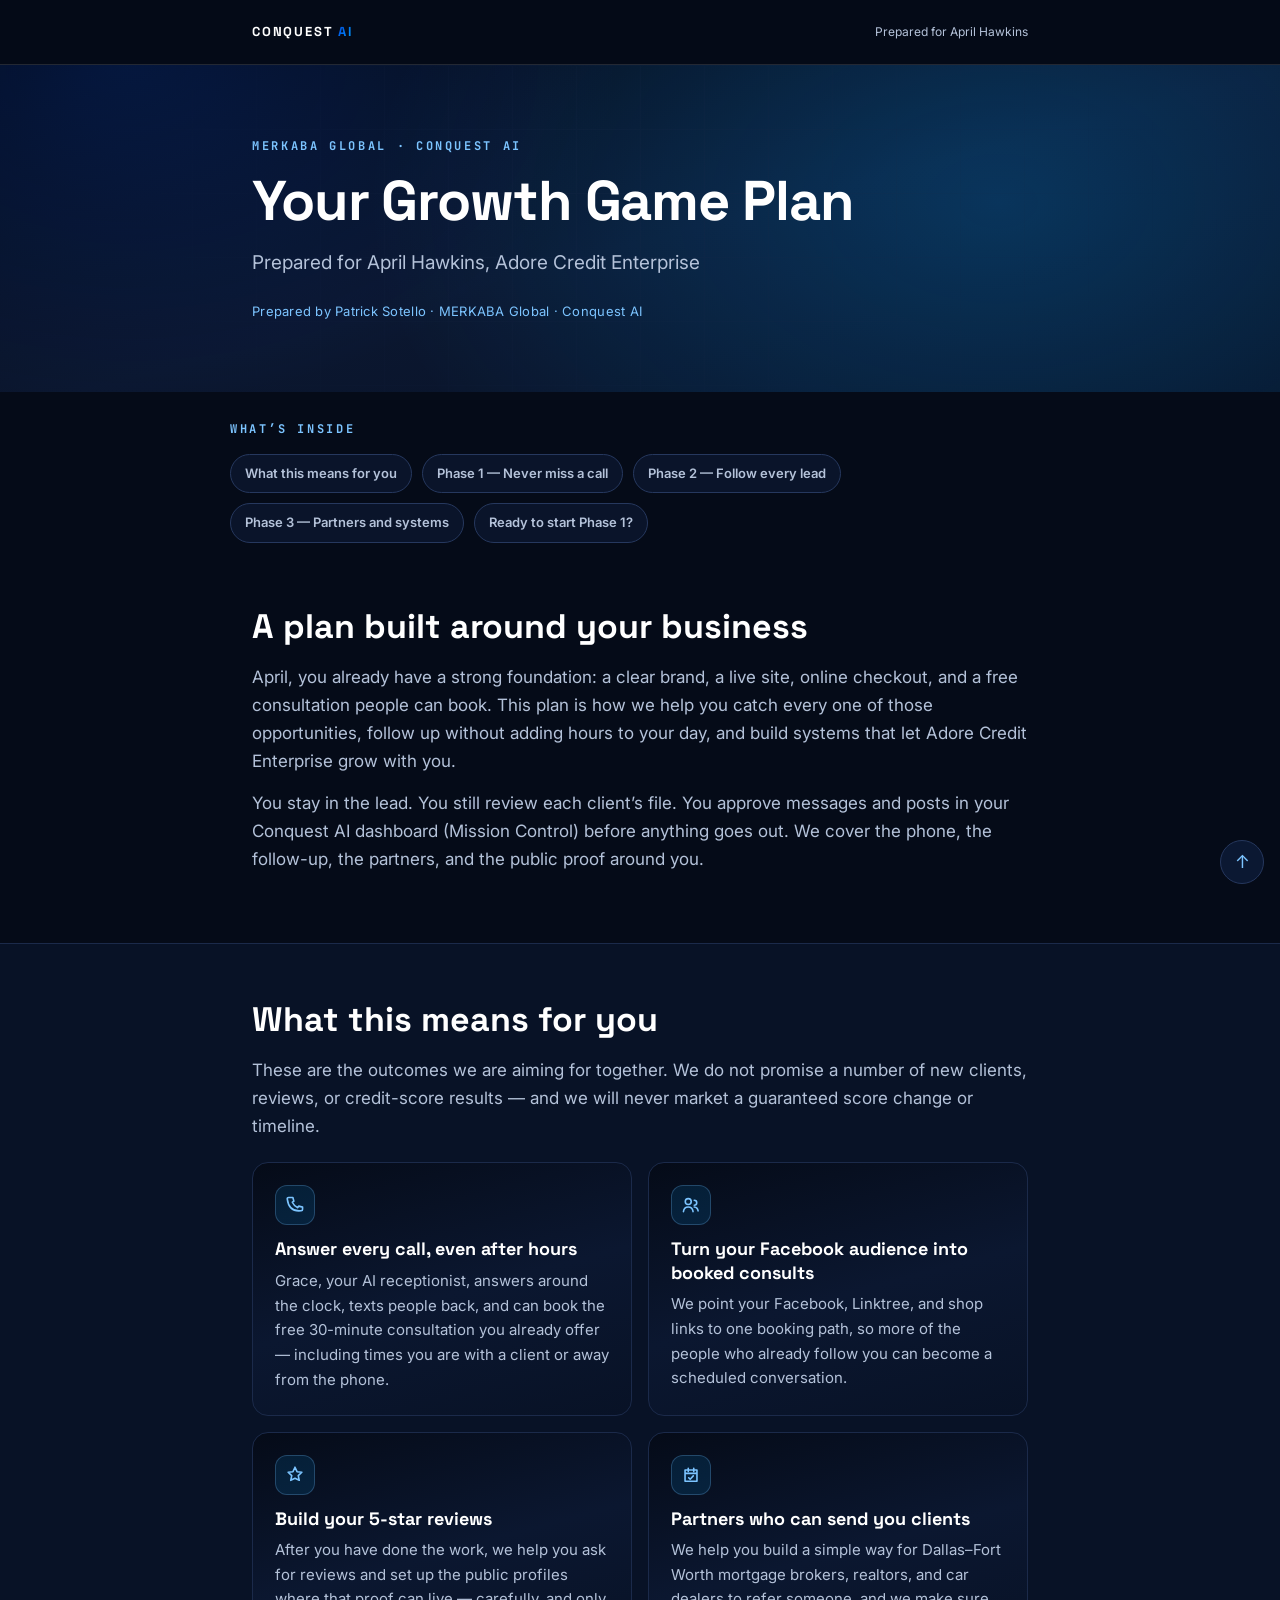
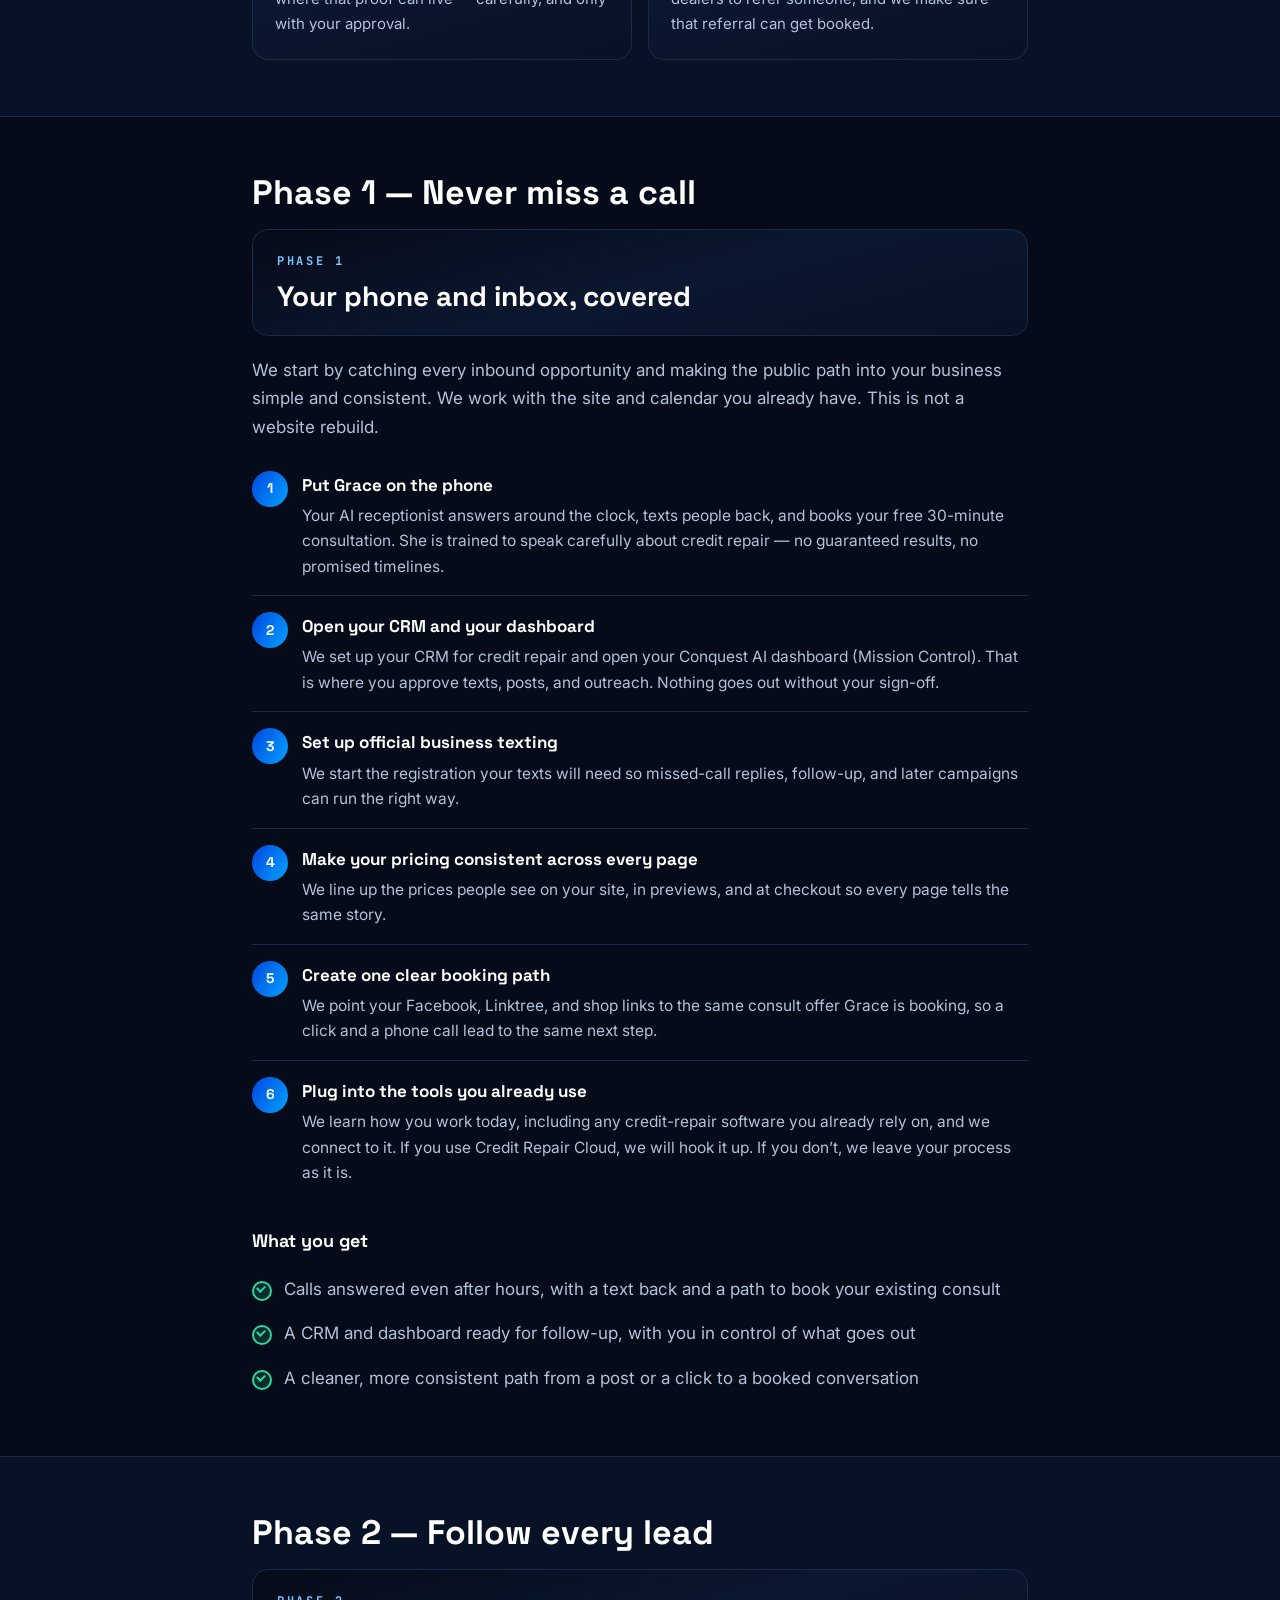
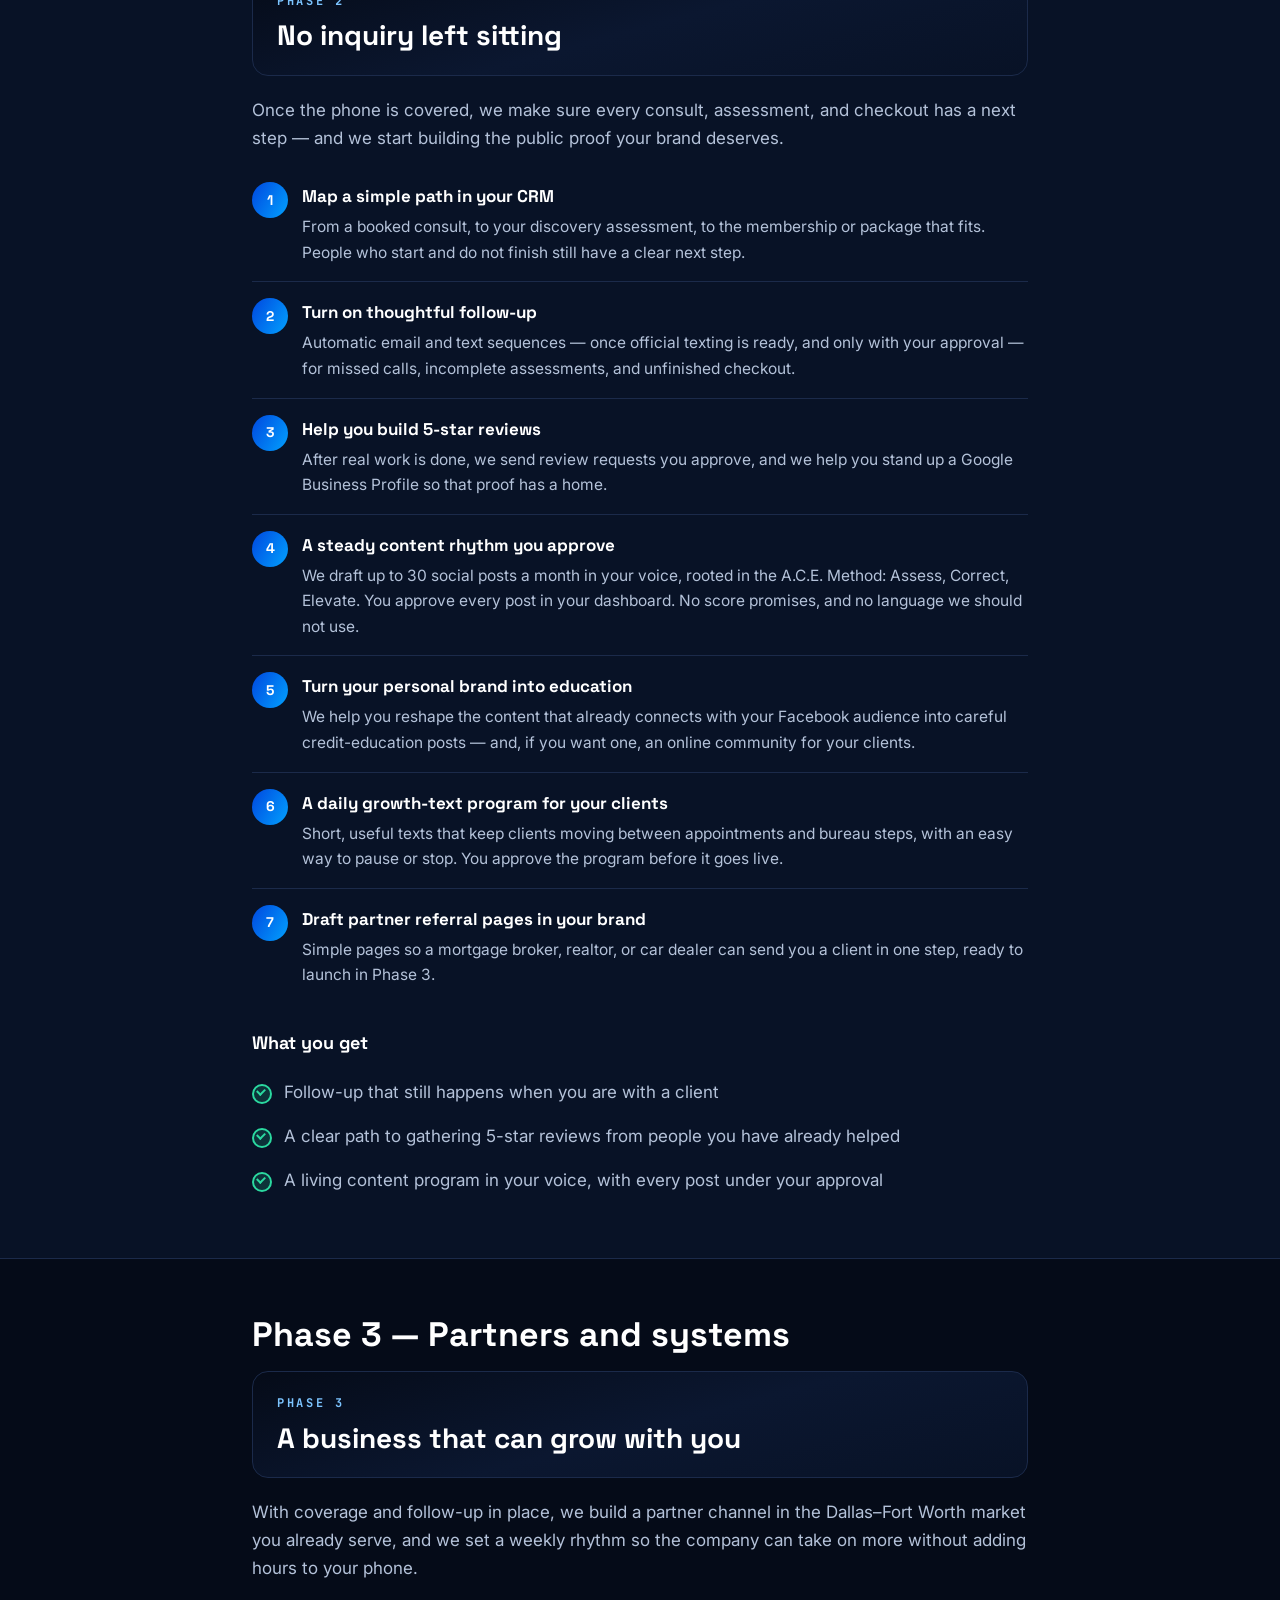
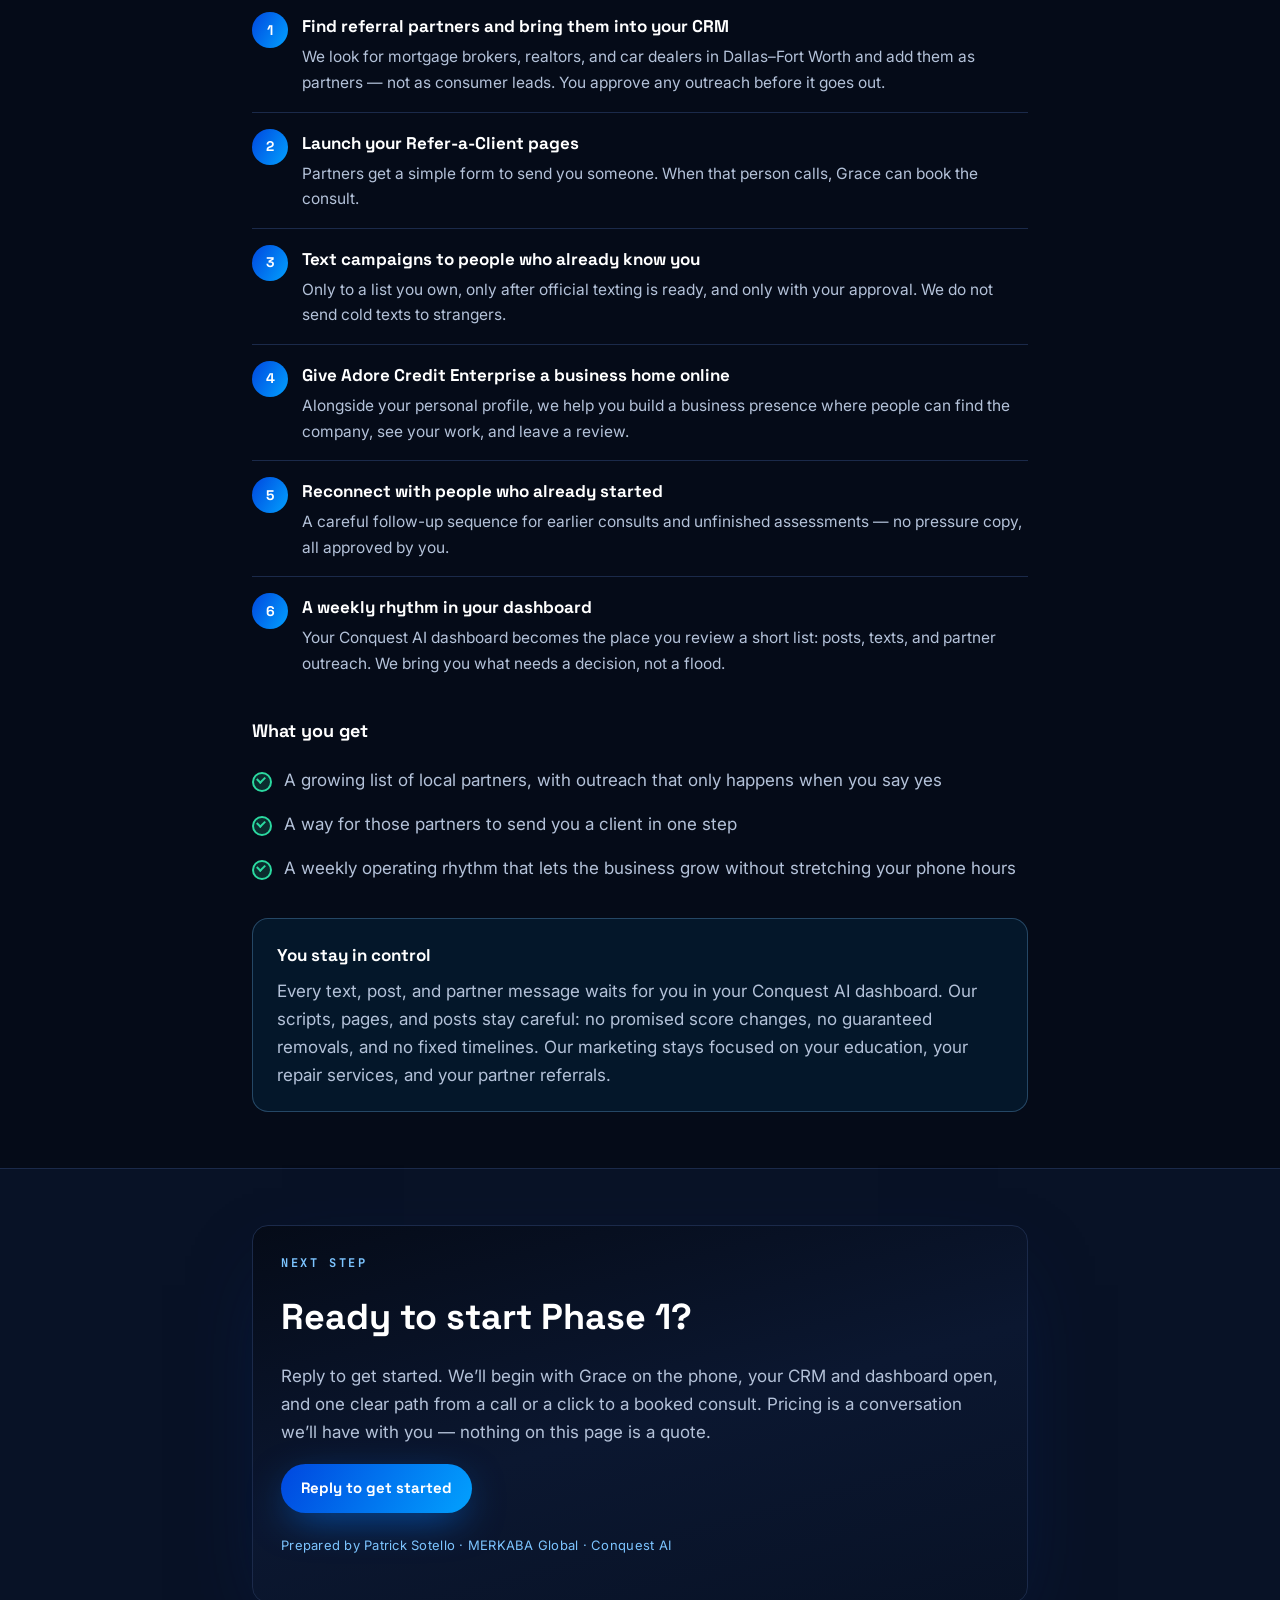
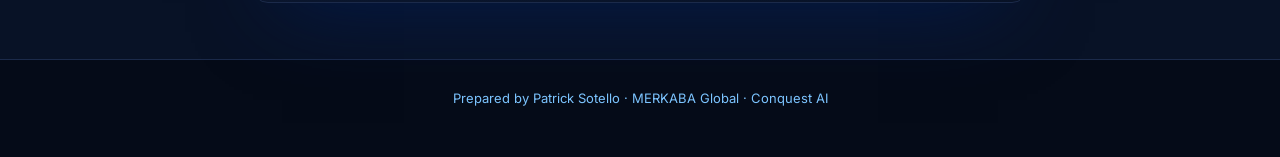
==== plans/adore/index.html @ b72d78c0 "Add Adore Credit Enterprise growth plan at /plans/adore Standalone client-facing page for April Hawk" ====
<!DOCTYPE html>
<html lang="en">
<head>
<meta charset="utf-8">
<meta name="viewport" content="width=device-width, initial-scale=1">
<meta name="robots" content="noindex, nofollow">
<meta name="description" content="A phased growth plan from MERKABA Global and Conquest AI for April Hawkins and Adore Credit Enterprise.">
<title>Your Growth Game Plan · Adore Credit Enterprise</title>
<style>
@font-face{font-family:"SG";src:url("/fonts/sg.woff2") format("woff2");font-weight:300 700;font-display:swap}
@font-face{font-family:"IN";src:url("/fonts/inter.woff2") format("woff2");font-weight:100 900;font-display:swap}
@font-face{font-family:"JBM";src:url("/fonts/mono.woff2") format("woff2");font-weight:100 800;font-display:swap}
:root{
  --bg:#050B18;
  --bg-2:#081226;
  --surface:#0B1730;
  --surface-2:#0F1D3A;
  --line:#1B2A4A;
  --line-2:#26385E;
  --text:#EEF4FF;
  --text-2:#B4C2D9;
  --muted:#8293AE;
  --blue-deep:#0047DF;
  --blue:#1F6FFF;
  --blue-bright:#02A1FE;
  --sky:#7CC4FF;
  --cyan:#22D3EE;
  --green:#2BD9A0;
  --on-grad:#FFFFFF;
  --grad:linear-gradient(120deg,#0047DF,#02A1FE);
  --hero-glow:rgba(2,161,254,.22);
  --hfont:"SG","IN",system-ui,sans-serif;
  --bfont:"IN",system-ui,sans-serif;
  --kfont:"JBM",ui-monospace,monospace;
}
*{box-sizing:border-box;margin:0;padding:0}
html{-webkit-text-size-adjust:100%;scroll-behavior:smooth}
body{font-family:var(--bfont);font-size:17px;line-height:1.65;color:var(--text);background:var(--bg);overflow-x:hidden;-webkit-font-smoothing:antialiased}
img,svg{max-width:100%;display:block}
a{color:inherit;text-decoration:none}
h1,h2,h3,.brand,.kicker,.cta-title{font-family:var(--hfont)}
.wrap{width:100%;max-width:820px;margin:0 auto;padding:0 22px}
.topbar{position:sticky;top:0;z-index:20;background:rgba(5,11,24,.92);backdrop-filter:blur(14px);border-bottom:1px solid rgba(255,255,255,.12)}
.topbar .wrap{display:flex;align-items:center;justify-content:space-between;gap:12px;min-height:64px;flex-wrap:wrap;padding-top:10px;padding-bottom:10px}
.brand{font-weight:800;font-size:13px;letter-spacing:.14em;color:#fff;white-space:nowrap}
.brand span{background:var(--grad);-webkit-background-clip:text;background-clip:text;color:transparent}
.topmeta{font-size:12px;color:var(--text-2);text-align:right}
.hero{position:relative;padding:72px 0 56px;overflow:hidden;background:
  radial-gradient(900px 600px at 78% 42%, var(--hero-glow), transparent 70%),
  radial-gradient(700px 480px at 10% 0%, rgba(0,71,223,.18), transparent 70%),
  linear-gradient(165deg,#050B18 0%,#0B1730 52%,#081226 100%)}
.hero::after{content:"";position:absolute;inset:0;background-image:linear-gradient(var(--line) 1px,transparent 1px),linear-gradient(90deg,var(--line) 1px,transparent 1px);background-size:64px 64px;opacity:.22;mask-image:radial-gradient(800px 500px at 50% 40%,#000,transparent 75%);pointer-events:none}
.hero .wrap{position:relative;z-index:2}
.kicker{font-family:var(--kfont);font-size:12px;font-weight:700;letter-spacing:.22em;text-transform:uppercase;color:var(--sky);margin-bottom:14px}
h1{font-size:clamp(34px,7vw,56px);line-height:1.08;font-weight:800;color:#fff;letter-spacing:-.02em;margin-bottom:16px}
.lead{font-size:19px;color:var(--text-2);max-width:640px;margin-bottom:10px}
.byline{margin-top:22px;font-size:13px;color:var(--sky);letter-spacing:.02em}
.toc{padding:28px 0 8px}
.toc-list{list-style:none;display:flex;flex-wrap:wrap;gap:10px}
.toc-list a{display:inline-block;padding:8px 14px;border-radius:999px;border:1px solid var(--line-2);background:rgba(13,26,54,.62);color:var(--text-2);font-size:13px;font-weight:600}
.toc-list a:hover{border-color:var(--blue-bright);color:#fff}
section{padding:56px 0;scroll-margin-top:80px}
section.alt{background:var(--bg-2);border-top:1px solid var(--line);border-bottom:1px solid var(--line)}
h2{font-size:clamp(24px,4vw,34px);line-height:1.18;font-weight:800;color:#fff;margin-bottom:16px}
p{margin-bottom:14px;color:var(--text-2)}
.cards{display:grid;grid-template-columns:1fr 1fr;gap:16px;margin-top:22px}
.card{background:linear-gradient(165deg,#050B18 0%,#0B1730 52%,#081226 100%);border:1px solid var(--line);border-radius:16px;padding:22px}
.card h3{font-size:18px;line-height:1.3;color:#fff;margin:12px 0 8px}
.card p{margin:0;font-size:15px;color:var(--text-2)}
.icon{width:40px;height:40px;border-radius:12px;display:grid;place-items:center;background:rgba(2,161,254,.12);border:1px solid rgba(124,196,255,.25)}
.phase-banner{background:linear-gradient(165deg,#050B18 0%,#0B1730 52%,#081226 100%);border:1px solid var(--line);border-radius:16px;padding:22px 24px;margin:8px 0 20px}
.phase-banner .kicker{margin-bottom:8px}
.phase-banner h3{font-size:clamp(22px,3.4vw,28px);color:#fff;font-weight:800;line-height:1.2}
.steps{list-style:none;counter-reset:step;margin:8px 0 24px}
.steps li{display:grid;grid-template-columns:36px 1fr;gap:14px;padding:16px 0;border-bottom:1px solid var(--line)}
.steps li:last-child{border-bottom:0}
.steps li::before{counter-increment:step;content:counter(step);width:36px;height:36px;border-radius:50%;display:grid;place-items:center;background:var(--grad);color:#fff;font-family:var(--hfont);font-weight:800;font-size:14px}
.steps h4{font-size:17px;color:#fff;font-weight:700;margin-bottom:4px;font-family:var(--hfont)}
.steps p{margin:0;font-size:15.5px}
.get{margin-top:8px}
.get h3{font-size:18px;color:#fff;margin-bottom:12px}
.get ul{list-style:none}
.get li{position:relative;padding:8px 0 8px 32px;color:var(--text-2)}
.get li::before{content:"";position:absolute;left:0;top:14px;width:16px;height:16px;border-radius:50%;background:rgba(43,217,160,.16);border:2px solid var(--green);box-shadow:inset 0 0 0 2px transparent}
.get li::after{content:"";position:absolute;left:5px;top:18px;width:6px;height:4px;border-left:2px solid var(--green);border-bottom:2px solid var(--green);transform:rotate(-45deg)}
.callout{margin-top:28px;padding:22px 24px;border-radius:16px;border:1px solid rgba(124,196,255,.28);background:rgba(2,161,254,.08)}
.callout .lead-in{font-family:var(--hfont);font-weight:800;color:#fff;margin-bottom:8px}
.callout p{margin:0}
.cta{padding:28px;border-radius:16px;background:linear-gradient(165deg,#050B18 0%,#0B1730 52%,#081226 100%);border:1px solid var(--line);box-shadow:0 30px 80px -30px rgba(0,30,90,.7)}
.cta-title{font-size:clamp(26px,4vw,36px);color:#fff;font-weight:800;margin:8px 0 14px}
.cta p{margin-bottom:18px}
.cta-flag{display:inline-block;padding:12px 20px;border-radius:999px;background:var(--grad);color:#fff;font-family:var(--hfont);font-weight:800;font-size:15px;box-shadow:0 12px 40px -10px rgba(2,120,254,.7)}
.foot{padding:28px 0 48px;color:var(--sky);font-size:13px;text-align:center}
.top{position:fixed;right:16px;bottom:16px;width:44px;height:44px;border-radius:50%;border:1px solid var(--line-2);background:rgba(13,26,54,.9);color:var(--sky);display:grid;place-items:center;font-size:18px;z-index:30}
@media (max-width:700px){
  .cards{grid-template-columns:1fr}
  section{padding:44px 0}
  .hero{padding:52px 0 40px}
  .topmeta{text-align:left;width:100%}
  h1{font-size:34px}
}
@media print{
  .topbar,.top,.toc{display:none}
  body{background:#050B18;color:#EEF4FF;-webkit-print-color-adjust:exact;print-color-adjust:exact}
  section, .hero, .card, .phase-banner, .cta, .callout{break-inside:avoid}
}
</style>
</head>
<body>
<header class="topbar">
  <div class="wrap">
    <div class="brand">CONQUEST <span>AI</span></div>
    <div class="topmeta">Prepared for April Hawkins</div>
  </div>
</header>

<section class="hero" id="top">
  <div class="wrap">
    <div class="kicker">MERKABA Global · Conquest AI</div>
    <h1>Your Growth Game Plan</h1>
    <p class="lead">Prepared for April Hawkins, Adore Credit Enterprise</p>
    <p class="byline">Prepared by Patrick Sotello · MERKABA Global · Conquest AI</p>
  </div>
</section>

<nav class="toc wrap" aria-label="What’s inside">
  <div class="kicker">What’s inside</div>
  <ul class="toc-list">
    <li><a href="#outcomes">What this means for you</a></li>
    <li><a href="#phase1">Phase 1 — Never miss a call</a></li>
    <li><a href="#phase2">Phase 2 — Follow every lead</a></li>
    <li><a href="#phase3">Phase 3 — Partners and systems</a></li>
    <li><a href="#start">Ready to start Phase 1?</a></li>
  </ul>
</nav>

<section>
  <div class="wrap">
    <h2>A plan built around your business</h2>
    <p>April, you already have a strong foundation: a clear brand, a live site, online checkout, and a free consultation people can book. This plan is how we help you catch every one of those opportunities, follow up without adding hours to your day, and build systems that let Adore Credit Enterprise grow with you.</p>
    <p>You stay in the lead. You still review each client’s file. You approve messages and posts in your Conquest AI dashboard (Mission Control) before anything goes out. We cover the phone, the follow-up, the partners, and the public proof around you.</p>
  </div>
</section>

<section class="alt" id="outcomes">
  <div class="wrap">
    <h2>What this means for you</h2>
    <p>These are the outcomes we are aiming for together. We do not promise a number of new clients, reviews, or credit-score results — and we will never market a guaranteed score change or timeline.</p>
    <div class="cards">
      <article class="card">
        <div class="icon" aria-hidden="true">
          <svg width="22" height="22" viewBox="0 0 24 24" fill="none"><path d="M7.5 3.75h2.2l1.05 4.2-1.7 1.02a12.3 12.3 0 0 0 5.98 5.98l1.02-1.7 4.2 1.05v2.2c0 .83-.67 1.6-1.5 1.72C9.4 19.3 4.7 14.6 3.53 5.25 3.4 4.42 4.17 3.75 5 3.75h2.5Z" stroke="#7CC4FF" stroke-width="1.75" stroke-linejoin="round"/></svg>
        </div>
        <h3>Answer every call, even after hours</h3>
        <p>Grace, your AI receptionist, answers around the clock, texts people back, and can book the free 30-minute consultation you already offer — including times you are with a client or away from the phone.</p>
      </article>
      <article class="card">
        <div class="icon" aria-hidden="true">
          <svg width="22" height="22" viewBox="0 0 24 24" fill="none"><path d="M9 11.5a3.25 3.25 0 1 0 0-6.5 3.25 3.25 0 0 0 0 6.5ZM15.5 12.25a2.75 2.75 0 1 0 0-5.5" stroke="#7CC4FF" stroke-width="1.75" stroke-linecap="round"/><path d="M3.75 19.25c.4-3.1 2.7-5 5.25-5s4.85 1.9 5.25 5M15.5 14.25c2.2.2 3.9 1.7 4.25 4.25" stroke="#7CC4FF" stroke-width="1.75" stroke-linecap="round"/></svg>
        </div>
        <h3>Turn your Facebook audience into booked consults</h3>
        <p>We point your Facebook, Linktree, and shop links to one booking path, so more of the people who already follow you can become a scheduled conversation.</p>
      </article>
      <article class="card">
        <div class="icon" aria-hidden="true">
          <svg width="22" height="22" viewBox="0 0 24 24" fill="none"><path d="M12 3.5 14.2 8.4l5.3.6-3.95 3.6 1.1 5.2L12 15.5l-4.65 2.3 1.1-5.2L4.5 9l5.3-.6L12 3.5Z" stroke="#7CC4FF" stroke-width="1.75" stroke-linejoin="round"/></svg>
        </div>
        <h3>Build your 5-star reviews</h3>
        <p>After you have done the work, we help you ask for reviews and set up the public profiles where that proof can live — carefully, and only with your approval.</p>
      </article>
      <article class="card">
        <div class="icon" aria-hidden="true">
          <svg width="22" height="22" viewBox="0 0 24 24" fill="none"><path d="M5.5 6.5h13v12.25h-13V6.5ZM5.5 10.25h13M9 4.75v3.5M15 4.75v3.5" stroke="#7CC4FF" stroke-width="1.75" stroke-linecap="round" stroke-linejoin="round"/><path d="m9.5 15 1.6 1.6 3.4-3.6" stroke="#7CC4FF" stroke-width="1.75" stroke-linecap="round" stroke-linejoin="round"/></svg>
        </div>
        <h3>Partners who can send you clients</h3>
        <p>We help you build a simple way for Dallas–Fort Worth mortgage brokers, realtors, and car dealers to refer someone, and we make sure that referral can get booked.</p>
      </article>
    </div>
  </div>
</section>

<section id="phase1">
  <div class="wrap">
    <h2>Phase 1 — Never miss a call</h2>
    <div class="phase-banner">
      <div class="kicker">Phase 1</div>
      <h3>Your phone and inbox, covered</h3>
    </div>
    <p>We start by catching every inbound opportunity and making the public path into your business simple and consistent. We work with the site and calendar you already have. This is not a website rebuild.</p>
    <ol class="steps">
      <li>
        <div>
          <h4>Put Grace on the phone</h4>
          <p>Your AI receptionist answers around the clock, texts people back, and books your free 30-minute consultation. She is trained to speak carefully about credit repair — no guaranteed results, no promised timelines.</p>
        </div>
      </li>
      <li>
        <div>
          <h4>Open your CRM and your dashboard</h4>
          <p>We set up your CRM for credit repair and open your Conquest AI dashboard (Mission Control). That is where you approve texts, posts, and outreach. Nothing goes out without your sign-off.</p>
        </div>
      </li>
      <li>
        <div>
          <h4>Set up official business texting</h4>
          <p>We start the registration your texts will need so missed-call replies, follow-up, and later campaigns can run the right way.</p>
        </div>
      </li>
      <li>
        <div>
          <h4>Make your pricing consistent across every page</h4>
          <p>We line up the prices people see on your site, in previews, and at checkout so every page tells the same story.</p>
        </div>
      </li>
      <li>
        <div>
          <h4>Create one clear booking path</h4>
          <p>We point your Facebook, Linktree, and shop links to the same consult offer Grace is booking, so a click and a phone call lead to the same next step.</p>
        </div>
      </li>
      <li>
        <div>
          <h4>Plug into the tools you already use</h4>
          <p>We learn how you work today, including any credit-repair software you already rely on, and we connect to it. If you use Credit Repair Cloud, we will hook it up. If you don’t, we leave your process as it is.</p>
        </div>
      </li>
    </ol>
    <div class="get">
      <h3>What you get</h3>
      <ul>
        <li>Calls answered even after hours, with a text back and a path to book your existing consult</li>
        <li>A CRM and dashboard ready for follow-up, with you in control of what goes out</li>
        <li>A cleaner, more consistent path from a post or a click to a booked conversation</li>
      </ul>
    </div>
  </div>
</section>

<section class="alt" id="phase2">
  <div class="wrap">
    <h2>Phase 2 — Follow every lead</h2>
    <div class="phase-banner">
      <div class="kicker">Phase 2</div>
      <h3>No inquiry left sitting</h3>
    </div>
    <p>Once the phone is covered, we make sure every consult, assessment, and checkout has a next step — and we start building the public proof your brand deserves.</p>
    <ol class="steps">
      <li>
        <div>
          <h4>Map a simple path in your CRM</h4>
          <p>From a booked consult, to your discovery assessment, to the membership or package that fits. People who start and do not finish still have a clear next step.</p>
        </div>
      </li>
      <li>
        <div>
          <h4>Turn on thoughtful follow-up</h4>
          <p>Automatic email and text sequences — once official texting is ready, and only with your approval — for missed calls, incomplete assessments, and unfinished checkout.</p>
        </div>
      </li>
      <li>
        <div>
          <h4>Help you build 5-star reviews</h4>
          <p>After real work is done, we send review requests you approve, and we help you stand up a Google Business Profile so that proof has a home.</p>
        </div>
      </li>
      <li>
        <div>
          <h4>A steady content rhythm you approve</h4>
          <p>We draft up to 30 social posts a month in your voice, rooted in the A.C.E. Method: Assess, Correct, Elevate. You approve every post in your dashboard. No score promises, and no language we should not use.</p>
        </div>
      </li>
      <li>
        <div>
          <h4>Turn your personal brand into education</h4>
          <p>We help you reshape the content that already connects with your Facebook audience into careful credit-education posts — and, if you want one, an online community for your clients.</p>
        </div>
      </li>
      <li>
        <div>
          <h4>A daily growth-text program for your clients</h4>
          <p>Short, useful texts that keep clients moving between appointments and bureau steps, with an easy way to pause or stop. You approve the program before it goes live.</p>
        </div>
      </li>
      <li>
        <div>
          <h4>Draft partner referral pages in your brand</h4>
          <p>Simple pages so a mortgage broker, realtor, or car dealer can send you a client in one step, ready to launch in Phase 3.</p>
        </div>
      </li>
    </ol>
    <div class="get">
      <h3>What you get</h3>
      <ul>
        <li>Follow-up that still happens when you are with a client</li>
        <li>A clear path to gathering 5-star reviews from people you have already helped</li>
        <li>A living content program in your voice, with every post under your approval</li>
      </ul>
    </div>
  </div>
</section>

<section id="phase3">
  <div class="wrap">
    <h2>Phase 3 — Partners and systems</h2>
    <div class="phase-banner">
      <div class="kicker">Phase 3</div>
      <h3>A business that can grow with you</h3>
    </div>
    <p>With coverage and follow-up in place, we build a partner channel in the Dallas–Fort Worth market you already serve, and we set a weekly rhythm so the company can take on more without adding hours to your phone.</p>
    <ol class="steps">
      <li>
        <div>
          <h4>Find referral partners and bring them into your CRM</h4>
          <p>We look for mortgage brokers, realtors, and car dealers in Dallas–Fort Worth and add them as partners — not as consumer leads. You approve any outreach before it goes out.</p>
        </div>
      </li>
      <li>
        <div>
          <h4>Launch your Refer-a-Client pages</h4>
          <p>Partners get a simple form to send you someone. When that person calls, Grace can book the consult.</p>
        </div>
      </li>
      <li>
        <div>
          <h4>Text campaigns to people who already know you</h4>
          <p>Only to a list you own, only after official texting is ready, and only with your approval. We do not send cold texts to strangers.</p>
        </div>
      </li>
      <li>
        <div>
          <h4>Give Adore Credit Enterprise a business home online</h4>
          <p>Alongside your personal profile, we help you build a business presence where people can find the company, see your work, and leave a review.</p>
        </div>
      </li>
      <li>
        <div>
          <h4>Reconnect with people who already started</h4>
          <p>A careful follow-up sequence for earlier consults and unfinished assessments — no pressure copy, all approved by you.</p>
        </div>
      </li>
      <li>
        <div>
          <h4>A weekly rhythm in your dashboard</h4>
          <p>Your Conquest AI dashboard becomes the place you review a short list: posts, texts, and partner outreach. We bring you what needs a decision, not a flood.</p>
        </div>
      </li>
    </ol>
    <div class="get">
      <h3>What you get</h3>
      <ul>
        <li>A growing list of local partners, with outreach that only happens when you say yes</li>
        <li>A way for those partners to send you a client in one step</li>
        <li>A weekly operating rhythm that lets the business grow without stretching your phone hours</li>
      </ul>
    </div>
    <div class="callout">
      <div class="lead-in">You stay in control</div>
      <p>Every text, post, and partner message waits for you in your Conquest AI dashboard. Our scripts, pages, and posts stay careful: no promised score changes, no guaranteed removals, and no fixed timelines. Our marketing stays focused on your education, your repair services, and your partner referrals.</p>
    </div>
  </div>
</section>

<section class="alt" id="start">
  <div class="wrap">
    <div class="cta">
      <div class="kicker">Next step</div>
      <div class="cta-title">Ready to start Phase 1?</div>
      <p>Reply to get started. We’ll begin with Grace on the phone, your CRM and dashboard open, and one clear path from a call or a click to a booked consult. Pricing is a conversation we’ll have with you — nothing on this page is a quote.</p>
      <div class="cta-flag">Reply to get started</div>
      <p class="byline">Prepared by Patrick Sotello · MERKABA Global · Conquest AI</p>
    </div>
  </div>
</section>

<footer class="foot">
  <div class="wrap">Prepared by Patrick Sotello · MERKABA Global · Conquest AI</div>
</footer>
<a class="top" href="#top" aria-label="Back to top">↑</a>
</body>
</html>
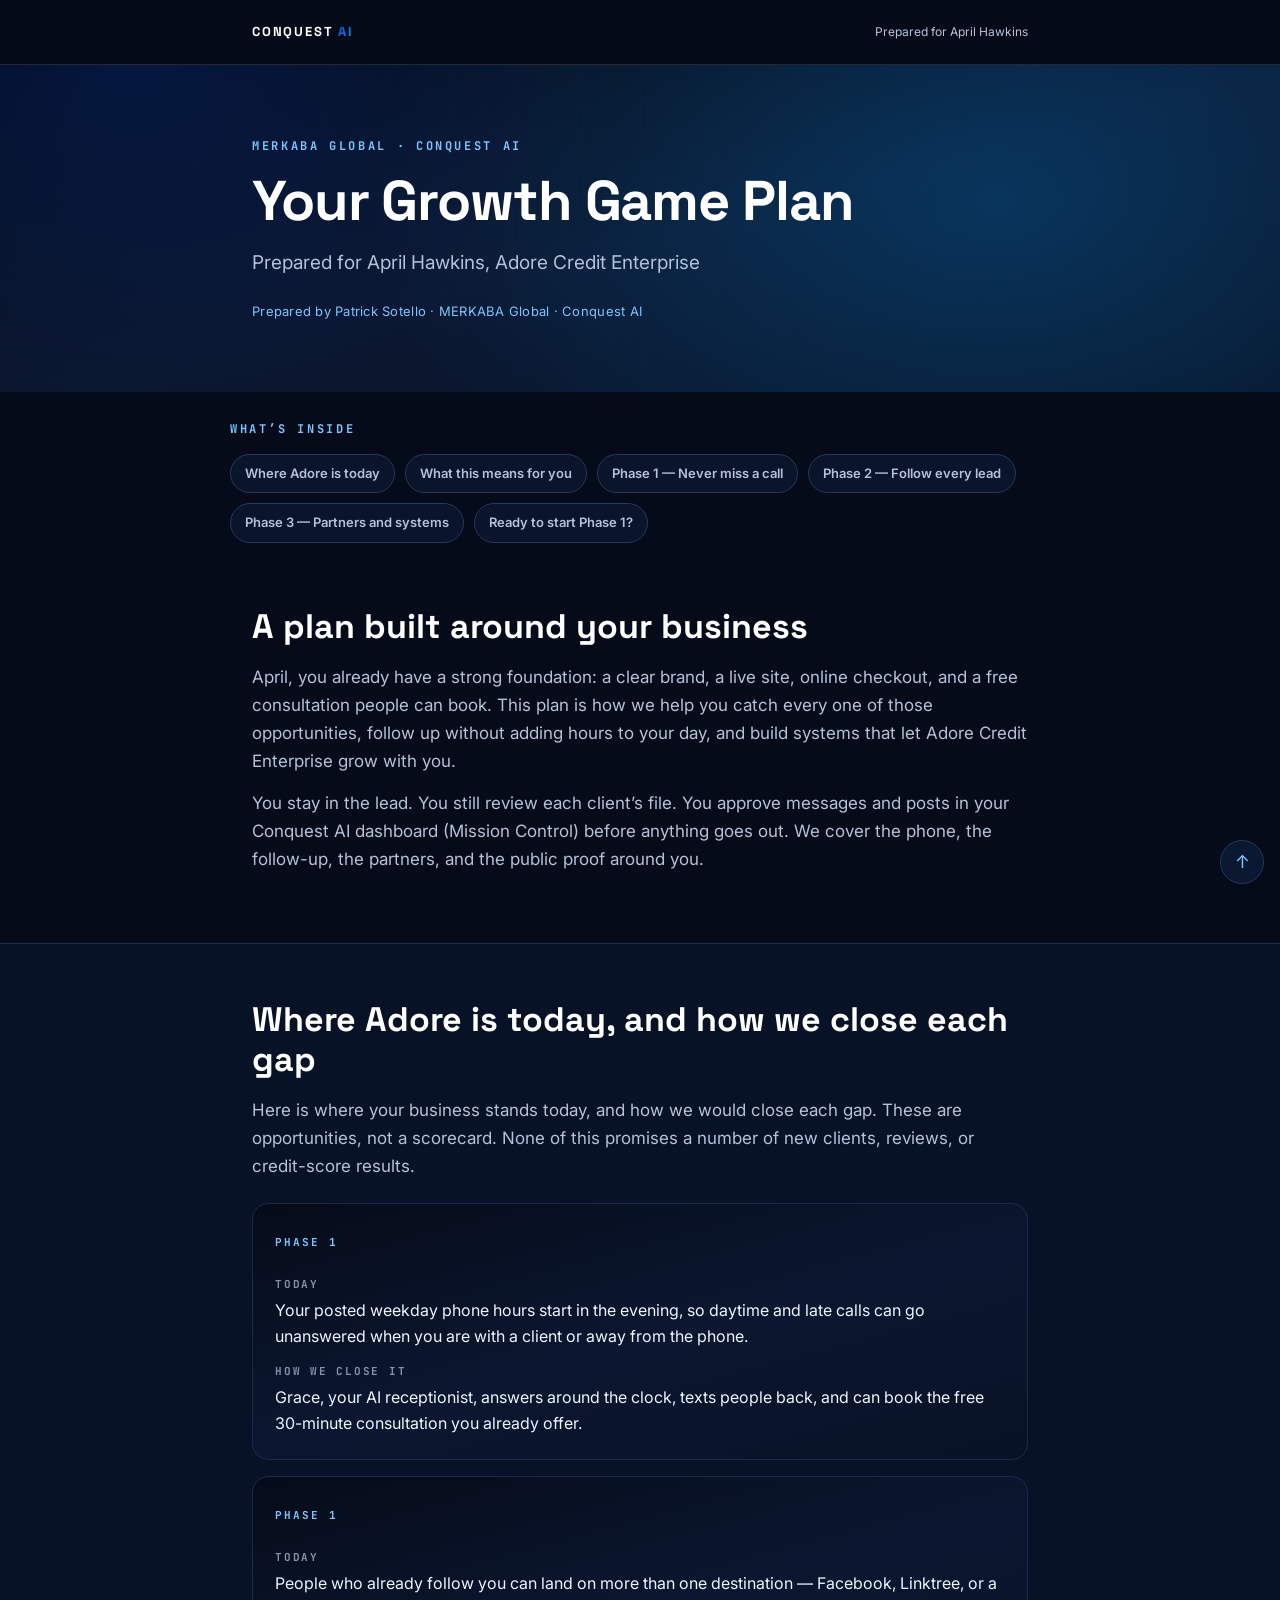
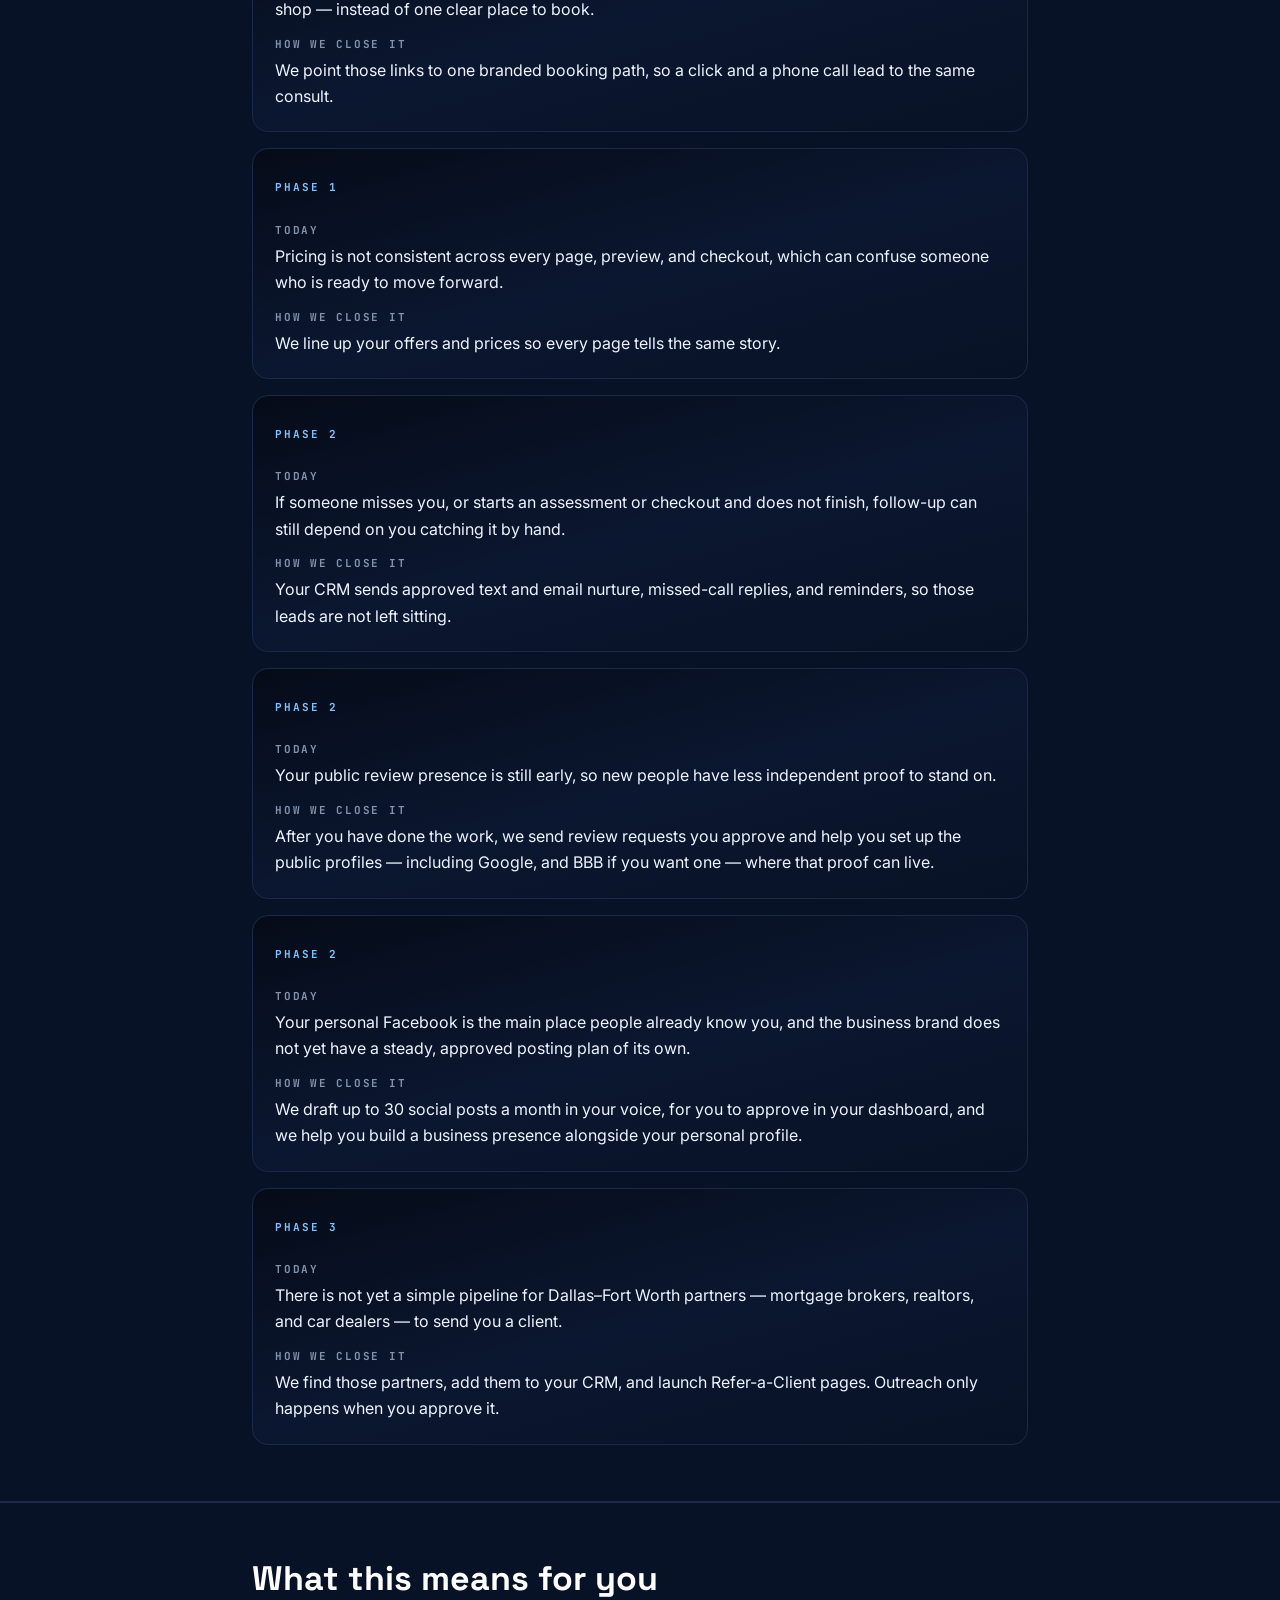
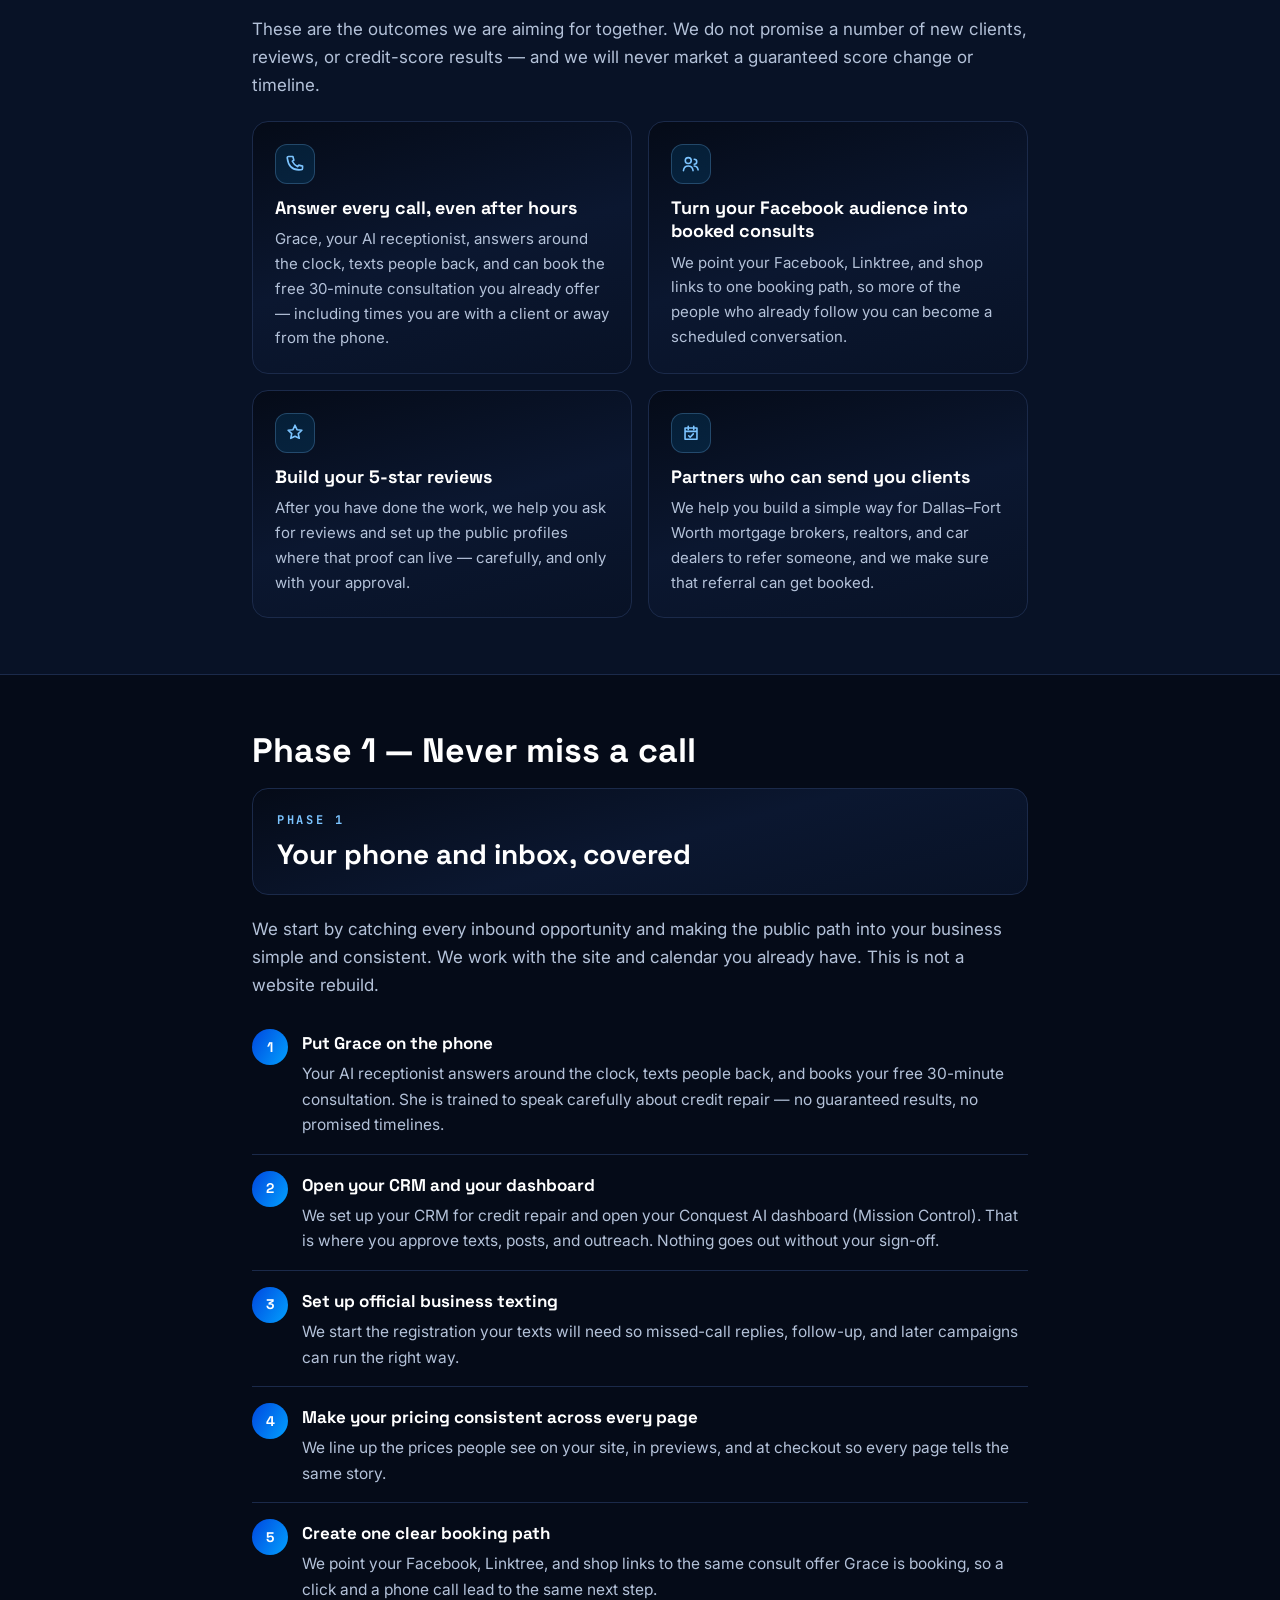
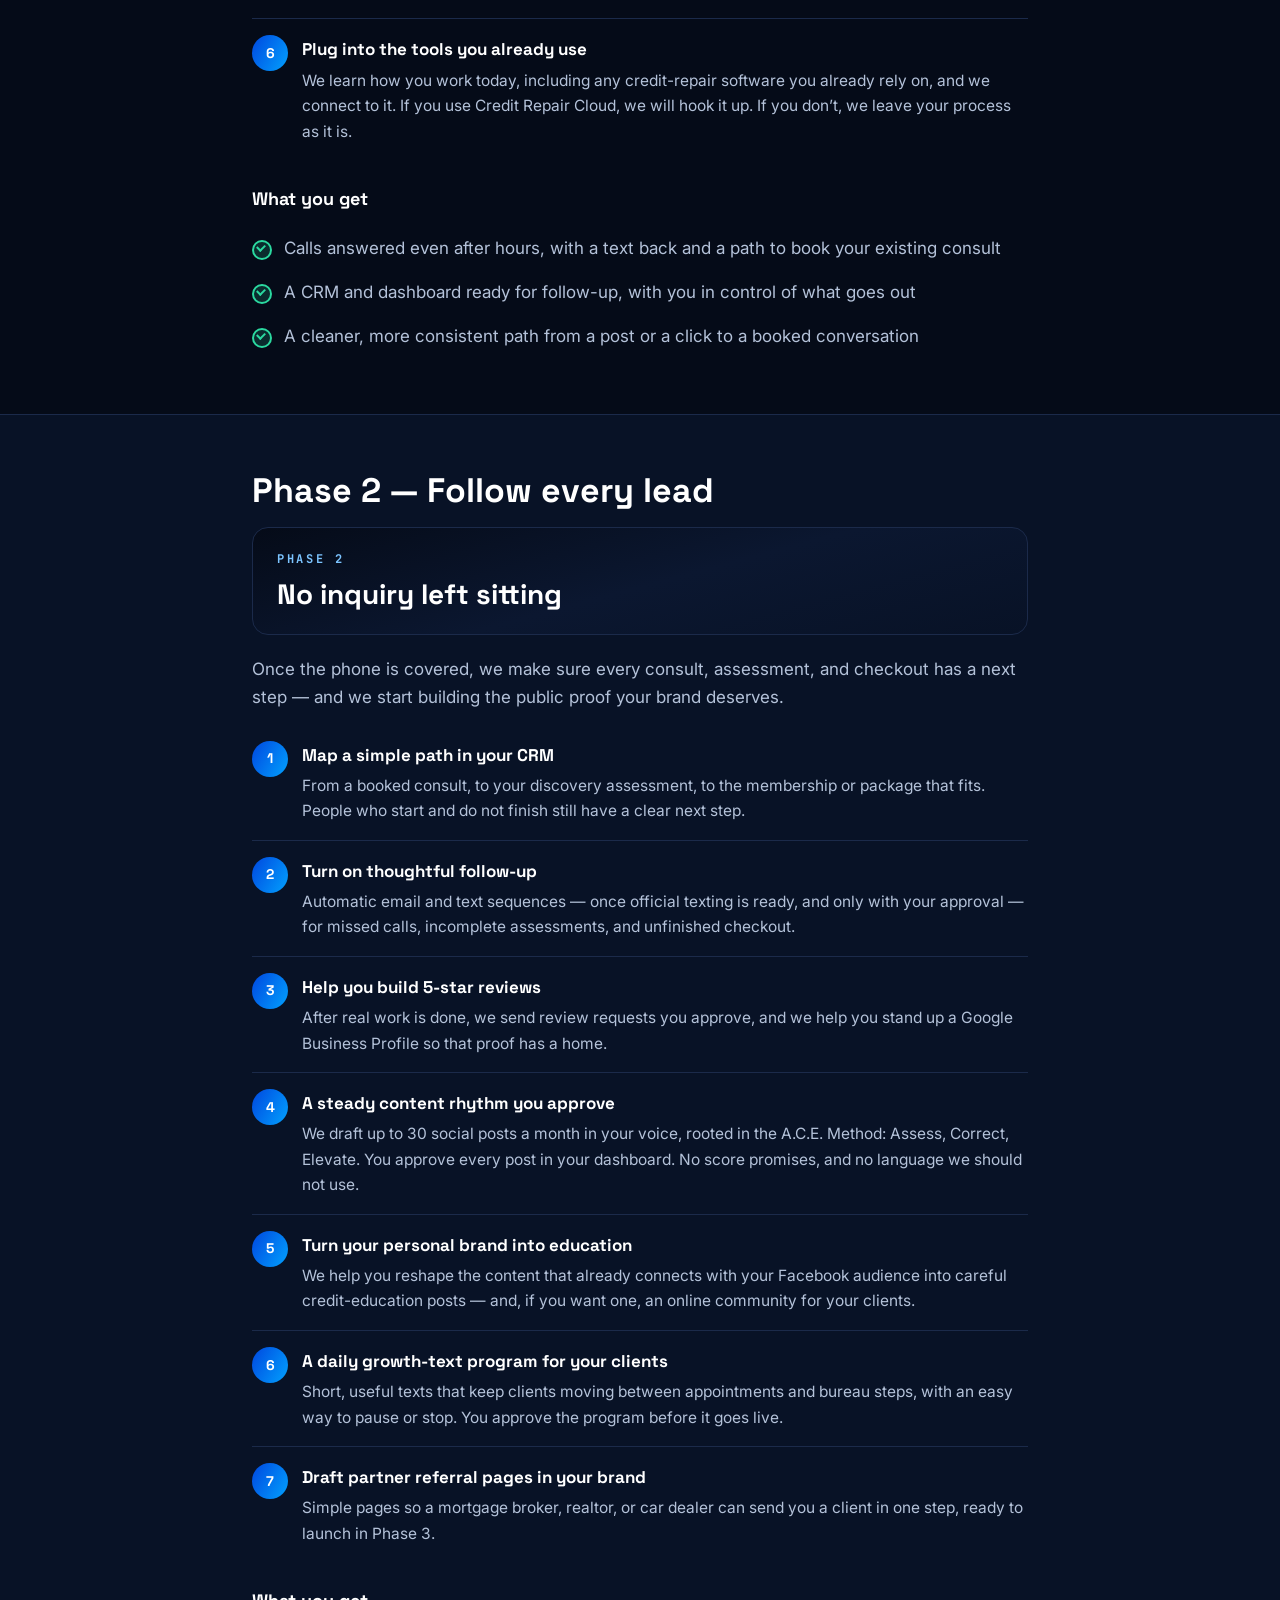
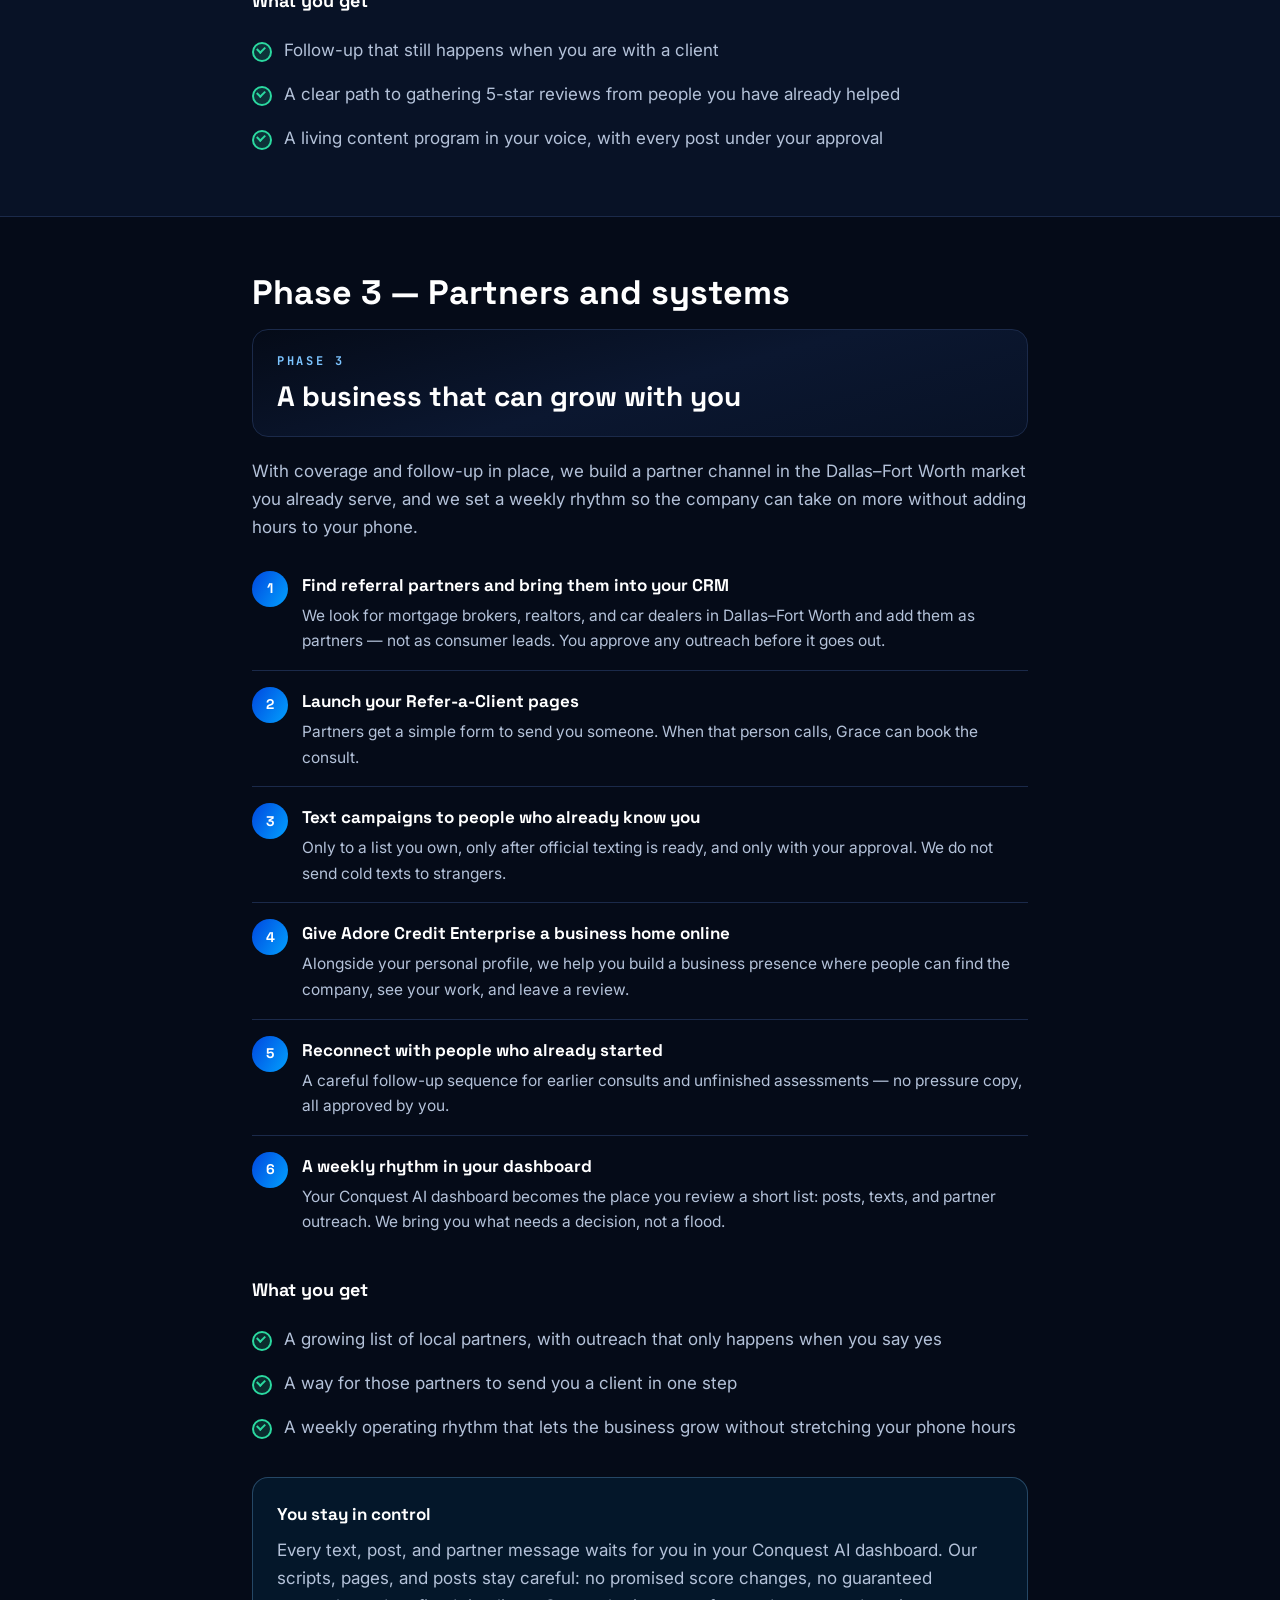
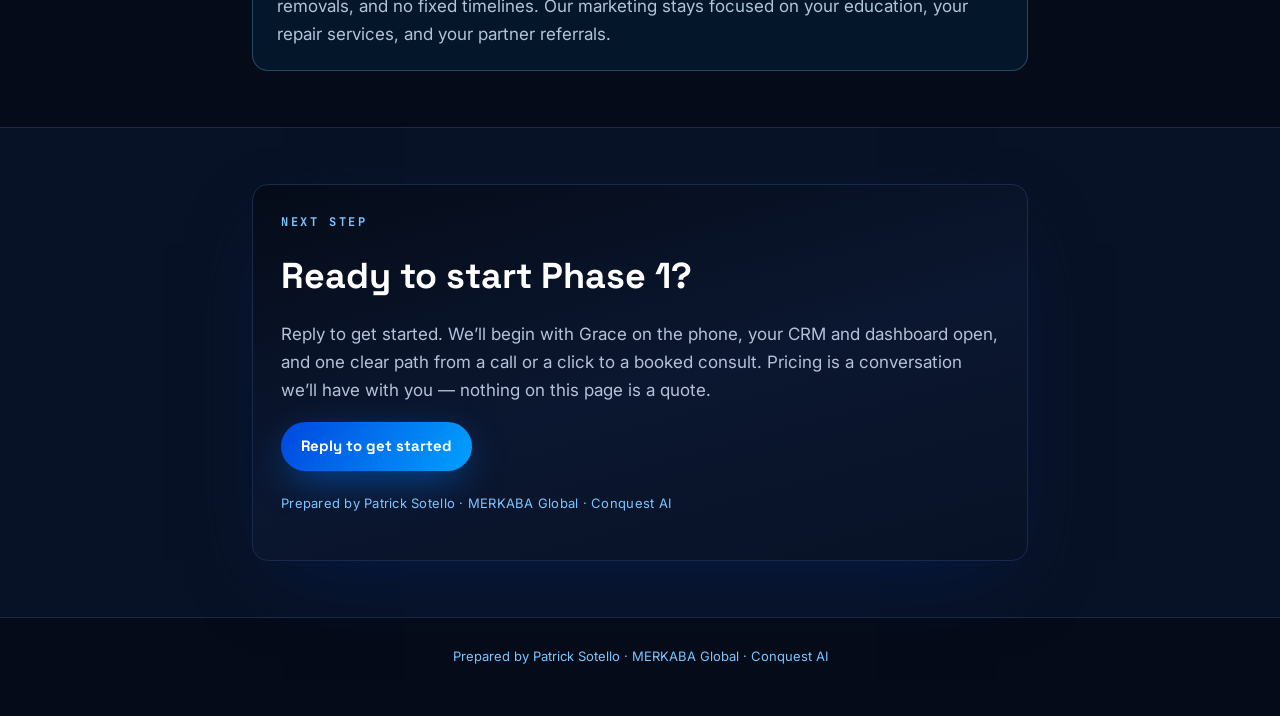
==== commit 61dfc628: "Add gaps-and-fixes section to /plans/adore Client-facing cards for where Adore is today and how Conq" ====
--- a/plans/adore/index.html
+++ b/plans/adore/index.html
@@ -92,6 +92,13 @@
 .cta-flag{display:inline-block;padding:12px 20px;border-radius:999px;background:var(--grad);color:#fff;font-family:var(--hfont);font-weight:800;font-size:15px;box-shadow:0 12px 40px -10px rgba(2,120,254,.7)}
 .foot{padding:28px 0 48px;color:var(--sky);font-size:13px;text-align:center}
 .top{position:fixed;right:16px;bottom:16px;width:44px;height:44px;border-radius:50%;border:1px solid var(--line-2);background:rgba(13,26,54,.9);color:var(--sky);display:grid;place-items:center;font-size:18px;z-index:30}
+
+.gap-list{display:flex;flex-direction:column;gap:16px;margin-top:22px}
+.gap{background:linear-gradient(165deg,#050B18 0%,#0B1730 52%,#081226 100%);border:1px solid var(--line);border-radius:16px;padding:22px}
+.gap .phase{display:inline-block;font-family:var(--kfont);font-size:11px;font-weight:700;letter-spacing:.18em;text-transform:uppercase;color:var(--sky);margin-bottom:12px}
+.gap .lbl{font-family:var(--kfont);font-size:11px;font-weight:700;letter-spacing:.16em;text-transform:uppercase;color:var(--muted);margin-top:12px;margin-bottom:4px}
+.gap .lbl:first-of-type{margin-top:0}
+.gap p{margin:0;color:var(--text);font-size:16px}
 @media (max-width:700px){
   .cards{grid-template-columns:1fr}
   section{padding:44px 0}
@@ -126,6 +133,7 @@
 <nav class="toc wrap" aria-label="What’s inside">
   <div class="kicker">What’s inside</div>
   <ul class="toc-list">
+    <li><a href="#gaps">Where Adore is today</a></li>
     <li><a href="#outcomes">What this means for you</a></li>
     <li><a href="#phase1">Phase 1 — Never miss a call</a></li>
     <li><a href="#phase2">Phase 2 — Follow every lead</a></li>
@@ -139,6 +147,65 @@
     <h2>A plan built around your business</h2>
     <p>April, you already have a strong foundation: a clear brand, a live site, online checkout, and a free consultation people can book. This plan is how we help you catch every one of those opportunities, follow up without adding hours to your day, and build systems that let Adore Credit Enterprise grow with you.</p>
     <p>You stay in the lead. You still review each client’s file. You approve messages and posts in your Conquest AI dashboard (Mission Control) before anything goes out. We cover the phone, the follow-up, the partners, and the public proof around you.</p>
+  </div>
+</section>
+
+
+<section class="alt" id="gaps">
+  <div class="wrap">
+    <h2>Where Adore is today, and how we close each gap</h2>
+    <p>Here is where your business stands today, and how we would close each gap. These are opportunities, not a scorecard. None of this promises a number of new clients, reviews, or credit-score results.</p>
+    <div class="gap-list">
+      <article class="gap">
+        <div class="phase">Phase 1</div>
+        <div class="lbl">Today</div>
+        <p>Your posted weekday phone hours start in the evening, so daytime and late calls can go unanswered when you are with a client or away from the phone.</p>
+        <div class="lbl">How we close it</div>
+        <p>Grace, your AI receptionist, answers around the clock, texts people back, and can book the free 30-minute consultation you already offer.</p>
+      </article>
+      <article class="gap">
+        <div class="phase">Phase 1</div>
+        <div class="lbl">Today</div>
+        <p>People who already follow you can land on more than one destination — Facebook, Linktree, or a shop — instead of one clear place to book.</p>
+        <div class="lbl">How we close it</div>
+        <p>We point those links to one branded booking path, so a click and a phone call lead to the same consult.</p>
+      </article>
+      <article class="gap">
+        <div class="phase">Phase 1</div>
+        <div class="lbl">Today</div>
+        <p>Pricing is not consistent across every page, preview, and checkout, which can confuse someone who is ready to move forward.</p>
+        <div class="lbl">How we close it</div>
+        <p>We line up your offers and prices so every page tells the same story.</p>
+      </article>
+      <article class="gap">
+        <div class="phase">Phase 2</div>
+        <div class="lbl">Today</div>
+        <p>If someone misses you, or starts an assessment or checkout and does not finish, follow-up can still depend on you catching it by hand.</p>
+        <div class="lbl">How we close it</div>
+        <p>Your CRM sends approved text and email nurture, missed-call replies, and reminders, so those leads are not left sitting.</p>
+      </article>
+      <article class="gap">
+        <div class="phase">Phase 2</div>
+        <div class="lbl">Today</div>
+        <p>Your public review presence is still early, so new people have less independent proof to stand on.</p>
+        <div class="lbl">How we close it</div>
+        <p>After you have done the work, we send review requests you approve and help you set up the public profiles — including Google, and BBB if you want one — where that proof can live.</p>
+      </article>
+      <article class="gap">
+        <div class="phase">Phase 2</div>
+        <div class="lbl">Today</div>
+        <p>Your personal Facebook is the main place people already know you, and the business brand does not yet have a steady, approved posting plan of its own.</p>
+        <div class="lbl">How we close it</div>
+        <p>We draft up to 30 social posts a month in your voice, for you to approve in your dashboard, and we help you build a business presence alongside your personal profile.</p>
+      </article>
+      <article class="gap">
+        <div class="phase">Phase 3</div>
+        <div class="lbl">Today</div>
+        <p>There is not yet a simple pipeline for Dallas–Fort Worth partners — mortgage brokers, realtors, and car dealers — to send you a client.</p>
+        <div class="lbl">How we close it</div>
+        <p>We find those partners, add them to your CRM, and launch Refer-a-Client pages. Outreach only happens when you approve it.</p>
+      </article>
+    </div>
   </div>
 </section>
 
